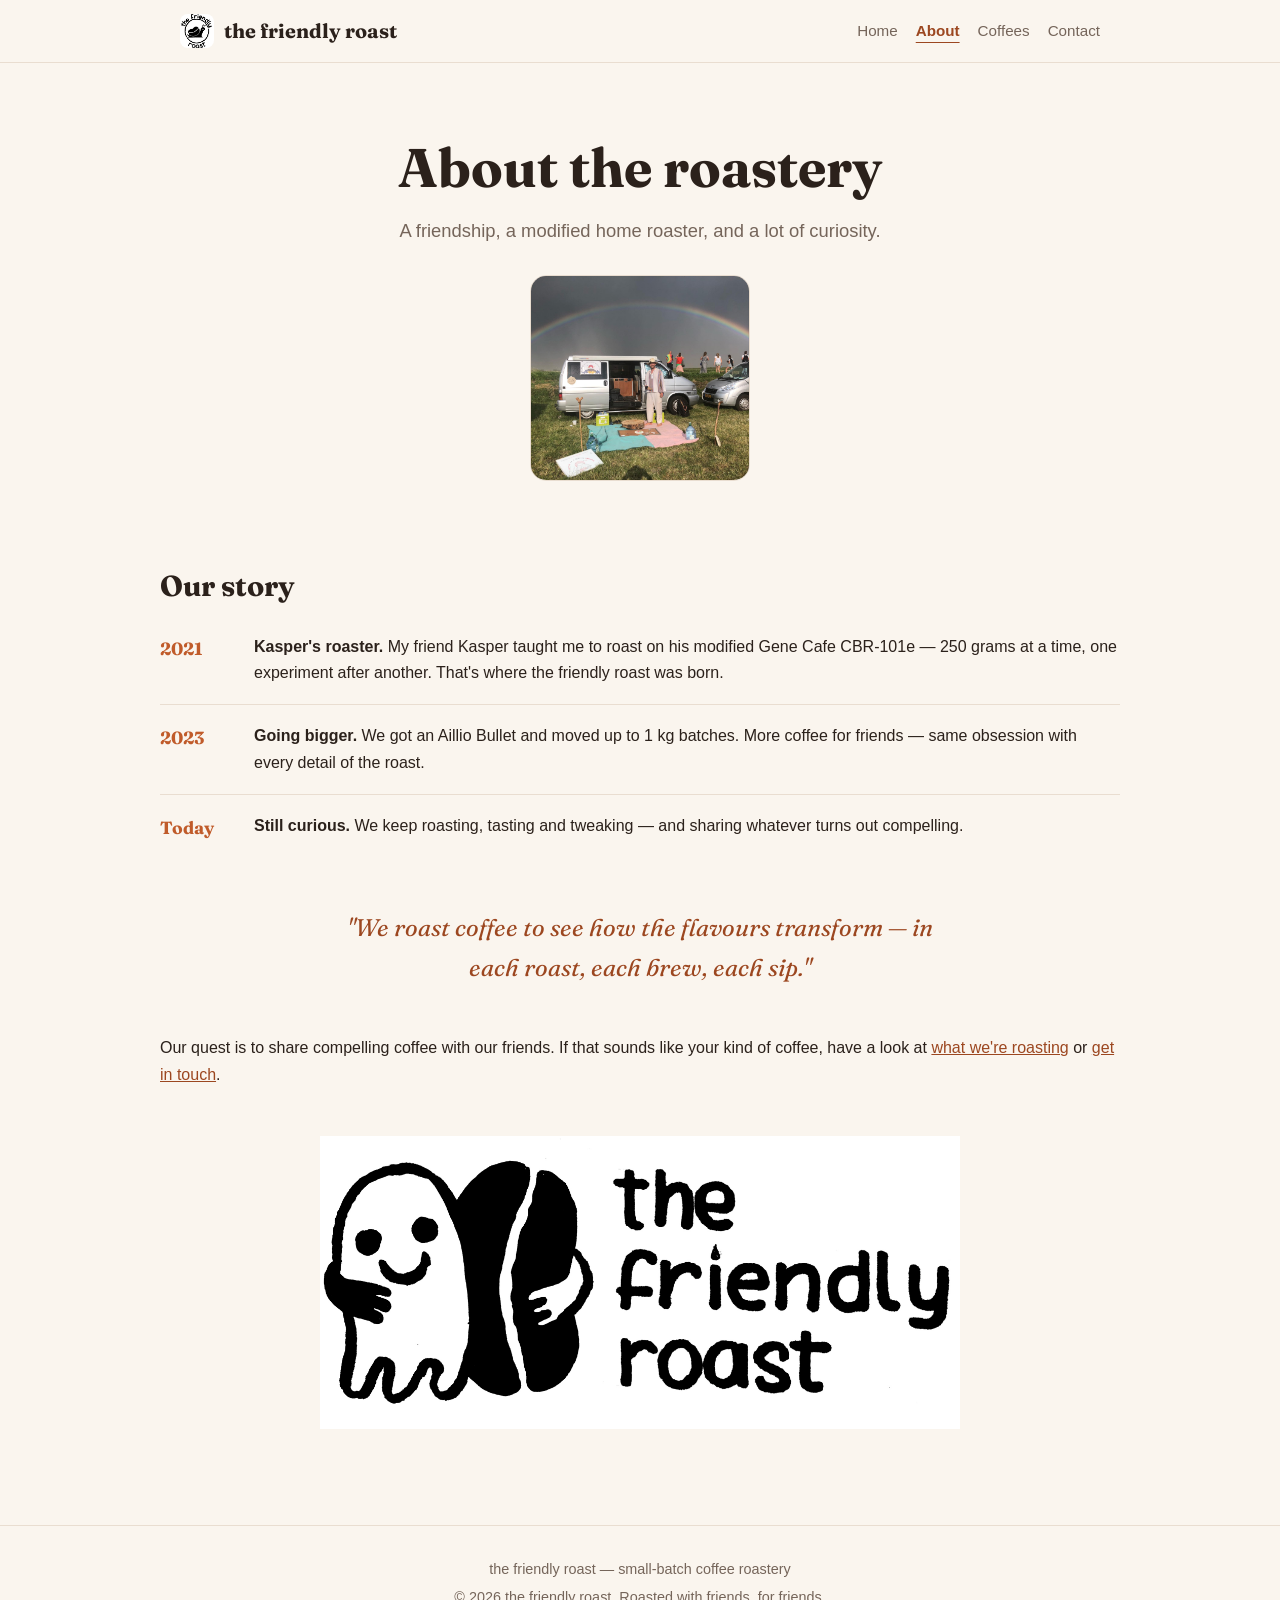
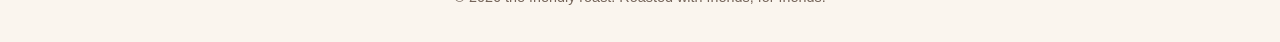
==== about.html @ ed4bd99b "Create about.html" ====
<!DOCTYPE html>
<html lang="en">
<head>
  <meta charset="UTF-8">
  <meta name="viewport" content="width=device-width, initial-scale=1.0">
  <title>About — the friendly roast</title>
  <meta name="description" content="The story of the friendly roast: a friendship, a modified Gene Cafe roaster, and a lot of curiosity about what coffee can become.">
  <link rel="stylesheet" href="style.css">
</head>
<body>

  <header class="site-header">
    <div class="container header-inner">
      <a class="logo" href="index.html"><img class="logo-img" src="images/snail.jpg" alt="the friendly roast logo">the friendly roast</a>
      <nav class="nav">
        <a href="index.html">Home</a>
        <a href="about.html">About</a>
        <a href="coffees.html">Coffees</a>
        <a href="contact.html">Contact</a>
      </nav>
    </div>
  </header>

  <main>
    <section class="hero container">
      <h1>About the roastery</h1>
      <p class="lead">A friendship, a modified home roaster, and a lot of curiosity.</p>
      <img class="portrait" src="images/about.jpg"
           alt="Michael, the roaster behind the friendly roast.">
    </section>

    <section class="section container">
      <h2>Our story</h2>
      <ul class="timeline">
        <li>
          <span class="year">2021</span>
          <div>
            <strong>Kasper's roaster.</strong>
            My friend Kasper taught me to roast on his modified Gene Cafe
            CBR-101e — 250 grams at a time, one experiment after another.
            That's where the friendly roast was born.
          </div>
        </li>
        <li>
          <span class="year">2023</span>
          <div>
            <strong>Going bigger.</strong>
            We got an Aillio Bullet and moved up to 1 kg batches.
            More coffee for friends — same obsession with every detail of the roast.
          </div>
        </li>
        <li>
          <span class="year">Today</span>
          <div>
            <strong>Still curious.</strong>
            We keep roasting, tasting and tweaking — and sharing whatever
            turns out compelling.
          </div>
        </li>
      </ul>

      <blockquote class="quote">
        "We roast coffee to see how the flavours transform —
        in each roast, each brew, each sip."
      </blockquote>

      <p>
        Our quest is to share compelling coffee with our friends.
        If that sounds like your kind of coffee, have a look at
        <a href="coffees.html">what we're roasting</a> or
        <a href="contact.html">get in touch</a>.
      </p>

      <!-- The long ghost logo at the bottom of the story -->
      <img class="logo-long" src="images/ghost-long.jpg"
           alt="the friendly roast — the long ghost logo">
    </section>
  </main>

  <footer class="footer">
    <div class="container">
      <p>the friendly roast — small-batch coffee roastery</p>
      <p>&copy; <span id="year">2026</span> the friendly roast. Roasted with friends, for friends.</p>
    </div>
  </footer>

  <script src="script.js"></script>
</body>
</html>
---- style.css ----
/* ============================================================
   the friendly roast — shared stylesheet
   This file controls how EVERY page looks (colors, fonts, layout).
   ============================================================ */

@import url('https://fonts.googleapis.com/css2?family=Fraunces:opsz,wght@9..144,600;9..144,700&display=swap');

:root {
  --cream: #faf5ee;
  --card: #fffdf9;
  --ink: #2b211b;
  --muted: #75655a;
  --accent: #c05b2a;
  --accent-dark: #9c4720;
  --line: #e9ddd0;
  --radius: 16px;
}

* { box-sizing: border-box; }

body {
  margin: 0;
  background: var(--cream);
  color: var(--ink);
  font-family: -apple-system, BlinkMacSystemFont, "Segoe UI", Roboto, Helvetica, Arial, sans-serif;
  line-height: 1.65;
}

h1, h2, h3, .logo {
  font-family: "Fraunces", Georgia, serif;
  line-height: 1.2;
}

a { color: var(--accent-dark); }
a:hover { text-decoration: underline; }

.container {
  max-width: 960px;
  margin: 0 auto;
  padding: 0 20px;
}

/* ---------- Header & navigation ---------- */
.site-header {
  position: sticky;
  top: 0;
  z-index: 10;
  background: rgba(250, 245, 238, 0.95);
  border-bottom: 1px solid var(--line);
}

.header-inner {
  display: flex;
  align-items: center;
  justify-content: space-between;
  flex-wrap: wrap;
  gap: 8px 24px;
  padding-top: 14px;
  padding-bottom: 14px;
}

.logo {
  display: inline-flex;
  align-items: center;
  gap: 10px;
  font-size: 1.25rem;
  font-weight: 700;
  color: var(--ink);
  text-decoration: none;
}

.logo-img {
  width: 34px;
  height: 34px;
  border-radius: 8px;
  object-fit: cover;
}

.nav { display: flex; gap: 18px; flex-wrap: wrap; }

.nav a {
  color: var(--muted);
  text-decoration: none;
  font-size: 0.95rem;
}

.nav a:hover { color: var(--accent-dark); }

.nav a.active {
  color: var(--accent-dark);
  font-weight: 600;
  text-decoration: underline;
  text-underline-offset: 6px;
}

/* ---------- Hero (big intro at the top of a page) ---------- */
.hero {
  text-align: center;
  padding: 72px 0 48px;
}

.hero h1 {
  font-size: clamp(2.2rem, 5vw, 3.4rem);
  margin: 0 0 16px;
}

.lead {
  font-size: 1.15rem;
  color: var(--muted);
  max-width: 38rem;
  margin: 0 auto 28px;
}

/* ---------- Photos & big logos ---------- */
.portrait {
  display: block;
  width: 220px;
  max-width: 60%;
  height: auto;
  margin: 8px auto 0;
  border-radius: 16px;
  border: 1px solid var(--line);
}

.logo-long {
  display: block;
  width: 100%;
  max-width: 640px;
  height: auto;
  margin: 48px auto 0;
}

.btn-row {
  display: flex;
  justify-content: center;
  gap: 12px;
  flex-wrap: wrap;
}

.btn {
  display: inline-block;
  padding: 12px 24px;
  border-radius: 999px;
  text-decoration: none;
  font-weight: 600;
}

.btn-primary { background: var(--accent); color: #fff; }
.btn-primary:hover { background: var(--accent-dark); }

.btn-ghost { border: 1.5px solid var(--accent); color: var(--accent-dark); }
.btn-ghost:hover { background: var(--accent); color: #fff; }

/* ---------- Page sections ---------- */
.section { padding: 40px 0; }

.section h2 { font-size: 1.8rem; margin: 0 0 12px; }

.cta { text-align: center; padding: 56px 0; }

.more { margin-top: 28px; }

.quote {
  margin: 48px auto;
  max-width: 40rem;
  text-align: center;
  font-family: "Fraunces", Georgia, serif;
  font-size: 1.5rem;
  font-style: italic;
  color: var(--accent-dark);
}

/* ---------- Timeline (About page) ---------- */
.timeline { list-style: none; margin: 0; padding: 0; }

.timeline li {
  display: flex;
  gap: 20px;
  padding: 18px 0;
  border-bottom: 1px solid var(--line);
}

.timeline li:last-child { border-bottom: none; }

.year {
  flex: 0 0 74px;
  font-family: "Fraunces", Georgia, serif;
  font-weight: 700;
  color: var(--accent);
  font-size: 1.1rem;
}

/* ---------- Coffee cards (Coffees page) ---------- */
.cards {
  display: grid;
  grid-template-columns: repeat(auto-fill, minmax(250px, 1fr));
  gap: 20px;
  margin-top: 24px;
}

.card {
  background: var(--card);
  border: 1px solid var(--line);
  border-radius: var(--radius);
  padding: 24px;
}

.card h3 { margin: 0 0 6px; font-size: 1.25rem; }

.origin { color: var(--muted); margin: 0 0 12px; font-size: 0.95rem; }

.tag {
  display: inline-block;
  background: #f3e7d8;
  color: var(--accent-dark);
  border-radius: 999px;
  padding: 3px 12px;
  font-size: 0.75rem;
  font-weight: 600;
  text-transform: uppercase;
  letter-spacing: 0.04em;
  margin-bottom: 12px;
}

.notes { margin: 0; color: var(--muted); font-size: 0.95rem; }

/* ---------- Current coffee feature (Coffees page) ---------- */
.feature {
  display: grid;
  grid-template-columns: 300px 1fr;
  gap: 28px;
  align-items: start;
  background: var(--card);
  border: 1px solid var(--line);
  border-radius: var(--radius);
  padding: 28px;
  margin-top: 24px;
}

.feature h3 { margin: 0 0 6px; font-size: 1.6rem; }

/* ---------- Taste impression paintings ---------- */
.taste-impression {
  width: 100%;
  height: auto;
  display: block;
  border-radius: 12px;
  border: 1px solid var(--line);
}

.card .taste-impression { margin-bottom: 16px; }

/* ---------- Fact grid (origin / altitude / varietal / process) ---------- */
.facts {
  display: grid;
  grid-template-columns: repeat(auto-fit, minmax(150px, 1fr));
  gap: 12px 20px;
  margin: 16px 0;
}

.facts div { font-size: 0.95rem; color: var(--muted); }

.facts strong {
  display: block;
  font-size: 0.72rem;
  text-transform: uppercase;
  letter-spacing: 0.08em;
}

/* ---------- Contact form (Contact page) ---------- */
.contact-form {
  max-width: 32rem;
  margin: 32px 0;
}

.contact-form label {
  display: block;
  font-weight: 600;
  margin: 18px 0 6px;
}

.contact-form input,
.contact-form select,
.contact-form textarea {
  width: 100%;
  padding: 10px 14px;
  border: 1px solid var(--line);
  border-radius: 10px;
  background: var(--card);
  font: inherit;
  color: var(--ink);
}

.contact-form input:focus,
.contact-form select:focus,
.contact-form textarea:focus {
  outline: 2px solid var(--accent);
  border-color: var(--accent);
}

.contact-form .btn {
  margin-top: 24px;
  border: none;
  cursor: pointer;
  font: inherit;
}

/* ---------- Footer ---------- */
.footer {
  border-top: 1px solid var(--line);
  margin-top: 56px;
  padding: 28px 0;
  text-align: center;
  color: var(--muted);
  font-size: 0.9rem;
}

.footer p { margin: 4px 0; }

/* ---------- Small screens ---------- */
@media (max-width: 720px) {
  .feature { grid-template-columns: 1fr; }
}

@media (max-width: 560px) {
  .hero { padding: 48px 0 32px; }
  .timeline li { flex-direction: column; gap: 4px; }
}
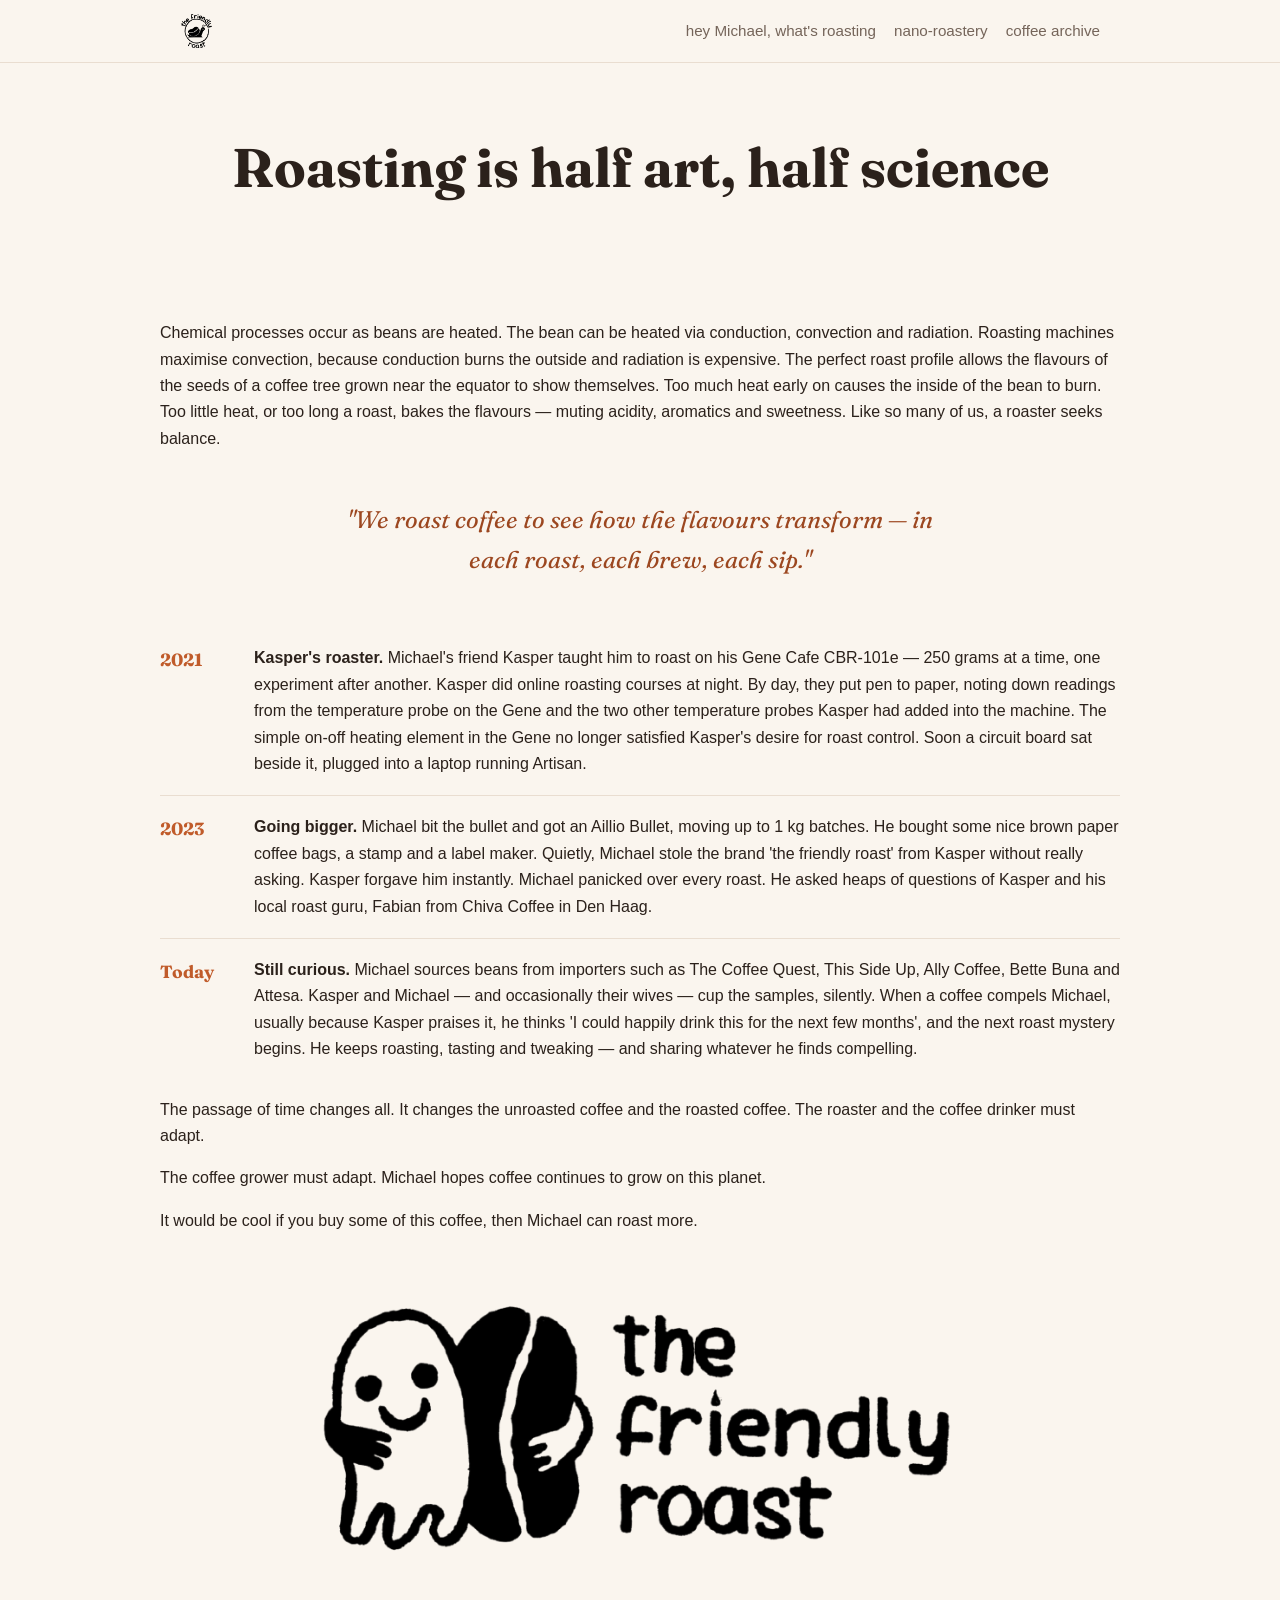
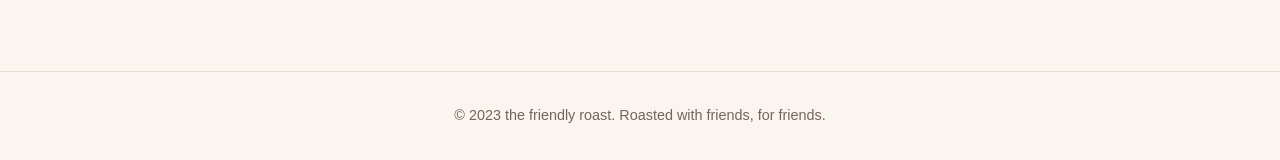
==== commit 9580dec7: "Update about.html" ====
--- a/about.html
+++ b/about.html
@@ -3,75 +3,102 @@
 <head>
   <meta charset="UTF-8">
   <meta name="viewport" content="width=device-width, initial-scale=1.0">
-  <title>About — the friendly roast</title>
-  <meta name="description" content="The story of the friendly roast: a friendship, a modified Gene Cafe roaster, and a lot of curiosity about what coffee can become.">
+  <title>the friendly roast — nano-roastery</title>
+  <meta name="description" content="Roasting is half art, half science — the story of the friendly roast, a nano roastery.">
   <link rel="stylesheet" href="style.css">
 </head>
 <body>
 
   <header class="site-header">
     <div class="container header-inner">
-      <a class="logo" href="index.html"><img class="logo-img" src="images/snail.jpg" alt="the friendly roast logo">the friendly roast</a>
+      <a class="logo" href="index.html"><img class="logo-img" src="images/snail.jpg" alt="the friendly roast logo"></a>
       <nav class="nav">
-        <a href="index.html">Home</a>
-        <a href="about.html">About</a>
-        <a href="coffees.html">Coffees</a>
-        <a href="contact.html">Contact</a>
+        <a href="index.html">hey Michael, what's roasting</a>
+        <a href="about.html">nano-roastery</a>
+        <a href="coffees.html">coffee archive</a>
       </nav>
     </div>
   </header>
 
   <main>
     <section class="hero container">
-      <h1>About the roastery</h1>
-      <p class="lead">A friendship, a modified home roaster, and a lot of curiosity.</p>
-      <img class="portrait" src="images/about.jpg"
-           alt="Michael, the roaster behind the friendly roast.">
+      <h1>Roasting is half art, half science</h1>
     </section>
 
     <section class="section container">
-      <h2>Our story</h2>
+      <p>
+        Chemical processes occur as beans are heated. The bean can be heated
+        via conduction, convection and radiation. Roasting machines maximise
+        convection, because conduction burns the outside and radiation is
+        expensive. The perfect roast profile allows the flavours of the seeds
+        of a coffee tree grown near the equator to show themselves. Too much
+        heat early on causes the inside of the bean to burn. Too little heat,
+        or too long a roast, bakes the flavours — muting acidity, aromatics
+        and sweetness. Like so many of us, a roaster seeks balance.
+      </p>
+
+      <blockquote class="quote">
+        "We roast coffee to see how the flavours transform —
+        in each roast, each brew, each sip."
+      </blockquote>
+
       <ul class="timeline">
         <li>
           <span class="year">2021</span>
           <div>
             <strong>Kasper's roaster.</strong>
-            My friend Kasper taught me to roast on his modified Gene Cafe
+            Michael's friend Kasper taught him to roast on his Gene Cafe
             CBR-101e — 250 grams at a time, one experiment after another.
-            That's where the friendly roast was born.
+            Kasper did online roasting courses at night. By day, they put pen
+            to paper, noting down readings from the temperature probe on the
+            Gene and the two other temperature probes Kasper had added into
+            the machine. The simple on-off heating element in the Gene no
+            longer satisfied Kasper's desire for roast control. Soon a
+            circuit board sat beside it, plugged into a laptop running Artisan.
           </div>
         </li>
         <li>
           <span class="year">2023</span>
           <div>
             <strong>Going bigger.</strong>
-            We got an Aillio Bullet and moved up to 1 kg batches.
-            More coffee for friends — same obsession with every detail of the roast.
+            Michael bit the bullet and got an Aillio Bullet, moving up to
+            1 kg batches. He bought some nice brown paper coffee bags, a stamp
+            and a label maker. Quietly, Michael stole the brand 'the friendly
+            roast' from Kasper without really asking. Kasper forgave him
+            instantly. Michael panicked over every roast. He asked heaps of
+            questions of Kasper and his local roast guru, Fabian from Chiva
+            Coffee in Den Haag.
           </div>
         </li>
         <li>
           <span class="year">Today</span>
           <div>
             <strong>Still curious.</strong>
-            We keep roasting, tasting and tweaking — and sharing whatever
-            turns out compelling.
+            Michael sources beans from importers such as The Coffee Quest,
+            This Side Up, Ally Coffee, Bette Buna and Attesa. Kasper and
+            Michael — and occasionally their wives — cup the samples,
+            silently. When a coffee compels Michael, usually because Kasper
+            praises it, he thinks 'I could happily drink this for the next few
+            months', and the next roast mystery begins. He keeps roasting,
+            tasting and tweaking — and sharing whatever he finds compelling.
           </div>
         </li>
       </ul>
 
-      <blockquote class="quote">
-        "We roast coffee to see how the flavours transform —
-        in each roast, each brew, each sip."
-      </blockquote>
-
       <p>
-        Our quest is to share compelling coffee with our friends.
-        If that sounds like your kind of coffee, have a look at
-        <a href="coffees.html">what we're roasting</a> or
-        <a href="contact.html">get in touch</a>.
+        The passage of time changes all. It changes the unroasted coffee and
+        the roasted coffee. The roaster and the coffee drinker must adapt.
+      </p>
+      <p>
+        The coffee grower must adapt. Michael hopes coffee continues to grow
+        on this planet.
+      </p>
+      <p>
+        It would be cool if you buy some of this coffee, then Michael can
+        roast more.
       </p>
 
-      <!-- The long ghost logo at the bottom of the story -->
+      <!-- The long ghost logo at the bottom of the page -->
       <img class="logo-long" src="images/ghost-long.jpg"
            alt="the friendly roast — the long ghost logo">
     </section>
@@ -79,8 +106,7 @@
 
   <footer class="footer">
     <div class="container">
-      <p>the friendly roast — small-batch coffee roastery</p>
-      <p>&copy; <span id="year">2026</span> the friendly roast. Roasted with friends, for friends.</p>
+      <p>&copy; 2023 the friendly roast. Roasted with friends, for friends.</p>
     </div>
   </footer>
 
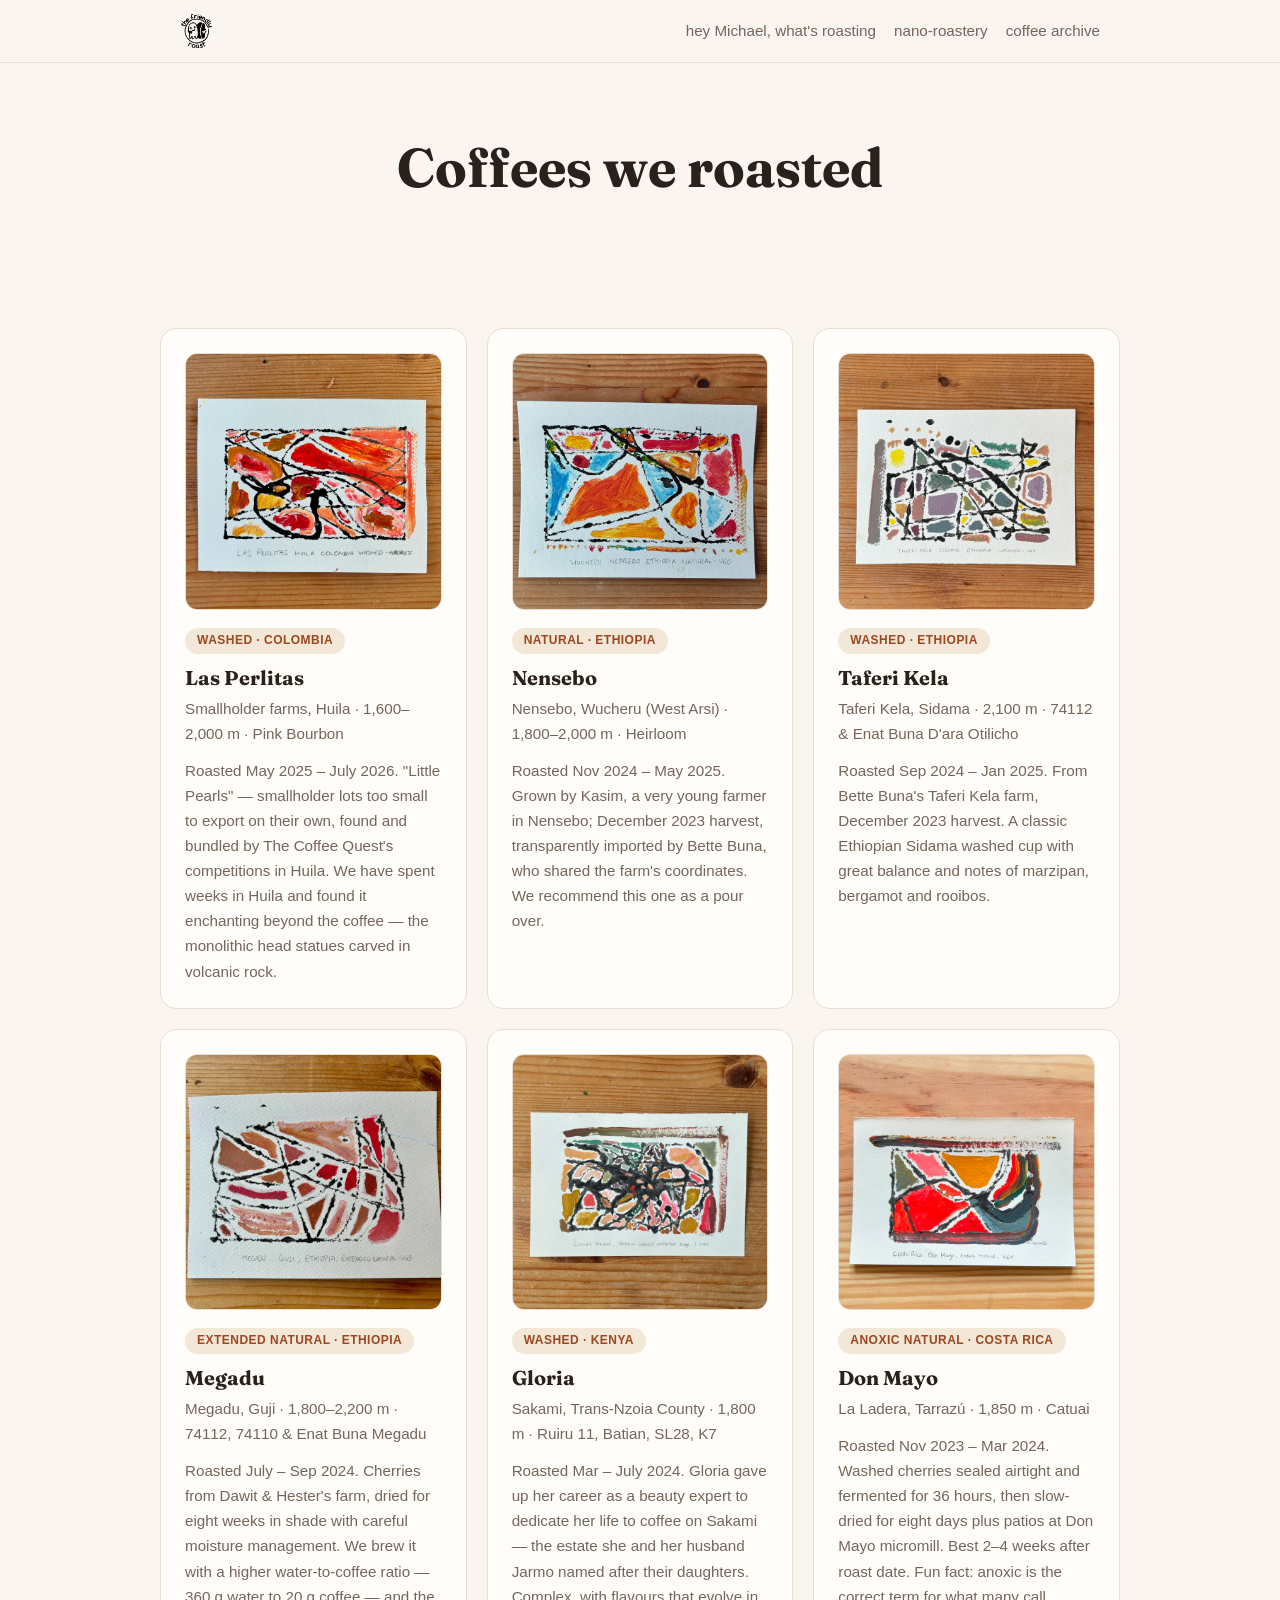
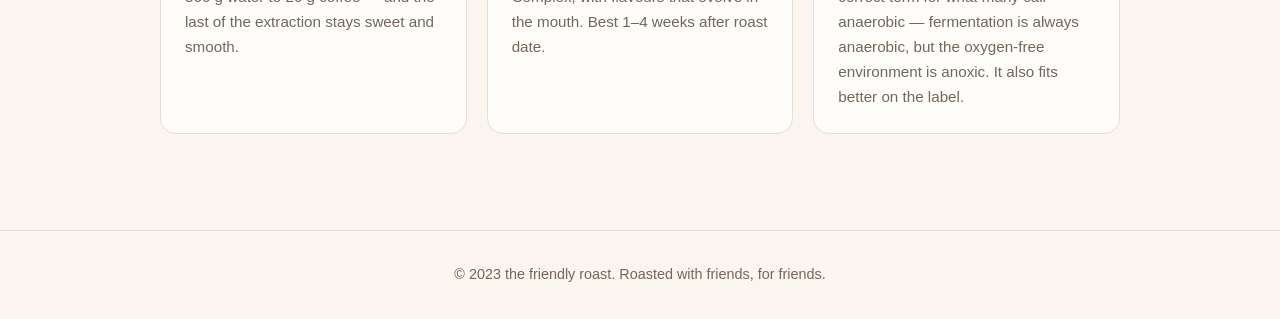
==== commit 907780b5: "Update about.html" ====
--- a/about.html
+++ b/about.html
@@ -3,15 +3,15 @@
 <head>
   <meta charset="UTF-8">
   <meta name="viewport" content="width=device-width, initial-scale=1.0">
-  <title>the friendly roast — nano-roastery</title>
-  <meta name="description" content="Roasting is half art, half science — the story of the friendly roast, a nano roastery.">
+  <title>the friendly roast — coffee archive</title>
+  <meta name="description" content="The coffees the friendly roast has roasted — an archive of past roasts.">
   <link rel="stylesheet" href="style.css">
 </head>
 <body>
 
   <header class="site-header">
     <div class="container header-inner">
-      <a class="logo" href="index.html"><img class="logo-img" src="images/snail.jpg" alt="the friendly roast logo"></a>
+      <a class="logo" href="index.html"><img class="logo-img" src="images/ghost.jpg" alt="the friendly roast — ghost logo"></a>
       <nav class="nav">
         <a href="index.html">hey Michael, what's roasting</a>
         <a href="about.html">nano-roastery</a>
@@ -22,85 +22,103 @@
 
   <main>
     <section class="hero container">
-      <h1>Roasting is half art, half science</h1>
+      <h1>Coffees we roasted</h1>
     </section>
 
+    <!-- ================= THE ARCHIVE =================
+         One card per coffee. To add a new one, copy a whole
+         <article class="card"> ... </article> block and edit it.
+         Painting images go in the images folder.
+         ================================================ -->
     <section class="section container">
-      <p>
-        Chemical processes occur as beans are heated. The bean can be heated
-        via conduction, convection and radiation. Roasting machines maximise
-        convection, because conduction burns the outside and radiation is
-        expensive. The perfect roast profile allows the flavours of the seeds
-        of a coffee tree grown near the equator to show themselves. Too much
-        heat early on causes the inside of the bean to burn. Too little heat,
-        or too long a roast, bakes the flavours — muting acidity, aromatics
-        and sweetness. Like so many of us, a roaster seeks balance.
-      </p>
+      <div class="cards">
 
-      <blockquote class="quote">
-        "We roast coffee to see how the flavours transform —
-        in each roast, each brew, each sip."
-      </blockquote>
+        <article class="card">
+          <img class="taste-impression" src="images/las-perlitas.jpg"
+               alt="Taste impression — a little painting of the flavours perceived in Las Perlitas.">
+          <span class="tag">Washed · Colombia</span>
+          <h3>Las Perlitas</h3>
+          <p class="origin">Smallholder farms, Huila · 1,600–2,000 m · Pink Bourbon</p>
+          <p class="notes">
+            Roasted May 2025 – July 2026. "Little Pearls" — smallholder lots too
+            small to export on their own, found and bundled by The Coffee Quest's
+            competitions in Huila. We have spent weeks in Huila and found it
+            enchanting beyond the coffee — the monolithic head statues carved in
+            volcanic rock.
+          </p>
+        </article>
 
-      <ul class="timeline">
-        <li>
-          <span class="year">2021</span>
-          <div>
-            <strong>Kasper's roaster.</strong>
-            Michael's friend Kasper taught him to roast on his Gene Cafe
-            CBR-101e — 250 grams at a time, one experiment after another.
-            Kasper did online roasting courses at night. By day, they put pen
-            to paper, noting down readings from the temperature probe on the
-            Gene and the two other temperature probes Kasper had added into
-            the machine. The simple on-off heating element in the Gene no
-            longer satisfied Kasper's desire for roast control. Soon a
-            circuit board sat beside it, plugged into a laptop running Artisan.
-          </div>
-        </li>
-        <li>
-          <span class="year">2023</span>
-          <div>
-            <strong>Going bigger.</strong>
-            Michael bit the bullet and got an Aillio Bullet, moving up to
-            1 kg batches. He bought some nice brown paper coffee bags, a stamp
-            and a label maker. Quietly, Michael stole the brand 'the friendly
-            roast' from Kasper without really asking. Kasper forgave him
-            instantly. Michael panicked over every roast. He asked heaps of
-            questions of Kasper and his local roast guru, Fabian from Chiva
-            Coffee in Den Haag.
-          </div>
-        </li>
-        <li>
-          <span class="year">Today</span>
-          <div>
-            <strong>Still curious.</strong>
-            Michael sources beans from importers such as The Coffee Quest,
-            This Side Up, Ally Coffee, Bette Buna and Attesa. Kasper and
-            Michael — and occasionally their wives — cup the samples,
-            silently. When a coffee compels Michael, usually because Kasper
-            praises it, he thinks 'I could happily drink this for the next few
-            months', and the next roast mystery begins. He keeps roasting,
-            tasting and tweaking — and sharing whatever he finds compelling.
-          </div>
-        </li>
-      </ul>
+        <article class="card">
+          <img class="taste-impression" src="images/nensebo.jpg"
+               alt="Taste impression — a little painting of the flavours perceived in Nensebo.">
+          <span class="tag">Natural · Ethiopia</span>
+          <h3>Nensebo</h3>
+          <p class="origin">Nensebo, Wucheru (West Arsi) · 1,800–2,000 m · Heirloom</p>
+          <p class="notes">
+            Roasted Nov 2024 – May 2025. Grown by Kasim, a very young farmer in
+            Nensebo; December 2023 harvest, transparently imported by Bette Buna,
+            who shared the farm's coordinates. We recommend this one as a pour over.
+          </p>
+        </article>
 
-      <p>
-        The passage of time changes all. It changes the unroasted coffee and
-        the roasted coffee. The roaster and the coffee drinker must adapt.
-      </p>
-      <p>
-        The coffee grower must adapt. Michael hopes coffee continues to grow
-        on this planet.
-      </p>
-      <p>
-        It would be cool if you buy some of this coffee, then Michael can
-        roast more.
-      </p>
+        <article class="card">
+          <img class="taste-impression" src="images/taferi-kela.jpg"
+               alt="Taste impression — a little painting of the flavours perceived in Taferi Kela.">
+          <span class="tag">Washed · Ethiopia</span>
+          <h3>Taferi Kela</h3>
+          <p class="origin">Taferi Kela, Sidama · 2,100 m · 74112 &amp; Enat Buna D'ara Otilicho</p>
+          <p class="notes">
+            Roasted Sep 2024 – Jan 2025. From Bette Buna's Taferi Kela farm,
+            December 2023 harvest. A classic Ethiopian Sidama washed cup with great
+            balance and notes of marzipan, bergamot and rooibos.
+          </p>
+        </article>
 
-      <!-- The long ghost logo at the bottom of the page -->
-      <img class="logo-long" src="images/ghost-long.jpg"
-           alt="the friendly roast — the long ghost logo">
+        <article class="card">
+          <img class="taste-impression" src="images/megadu.jpg"
+               alt="Taste impression — a little painting of the flavours perceived in Megadu.">
+          <span class="tag">Extended natural · Ethiopia</span>
+          <h3>Megadu</h3>
+          <p class="origin">Megadu, Guji · 1,800–2,200 m · 74112, 74110 &amp; Enat Buna Megadu</p>
+          <p class="notes">
+            Roasted July – Sep 2024. Cherries from Dawit &amp; Hester's farm, dried
+            for eight weeks in shade with careful moisture management. We brew it
+            with a higher water-to-coffee ratio — 360 g water to 20 g coffee — and
+            the last of the extraction stays sweet and smooth.
+          </p>
+        </article>
+
+        <article class="card">
+          <img class="taste-impression" src="images/gloria.jpg"
+               alt="Taste impression — a little painting of the flavours perceived in Gloria.">
+          <span class="tag">Washed · Kenya</span>
+          <h3>Gloria</h3>
+          <p class="origin">Sakami, Trans-Nzoia County · 1,800 m · Ruiru 11, Batian, SL28, K7</p>
+          <p class="notes">
+            Roasted Mar – July 2024. Gloria gave up her career as a beauty expert
+            to dedicate her life to coffee on Sakami — the estate she and her
+            husband Jarmo named after their daughters. Complex, with flavours that
+            evolve in the mouth. Best 1–4 weeks after roast date.
+          </p>
+        </article>
+
+        <article class="card">
+          <img class="taste-impression" src="images/don-mayo.jpg"
+               alt="Taste impression — a little painting of the flavours perceived in Don Mayo.">
+          <span class="tag">Anoxic natural · Costa Rica</span>
+          <h3>Don Mayo</h3>
+          <p class="origin">La Ladera, Tarrazú · 1,850 m · Catuai</p>
+          <p class="notes">
+            Roasted Nov 2023 – Mar 2024. Washed cherries sealed airtight and
+            fermented for 36 hours, then slow-dried for eight days plus patios at
+            Don Mayo micromill. Best 2–4 weeks after roast date. Fun fact: anoxic
+            is the correct term for what many call anaerobic — fermentation is
+            always anaerobic, but the oxygen-free environment is anoxic. It also
+            fits better on the label.
+          </p>
+        </article>
+
+      </div>
     </section>
   </main>
 
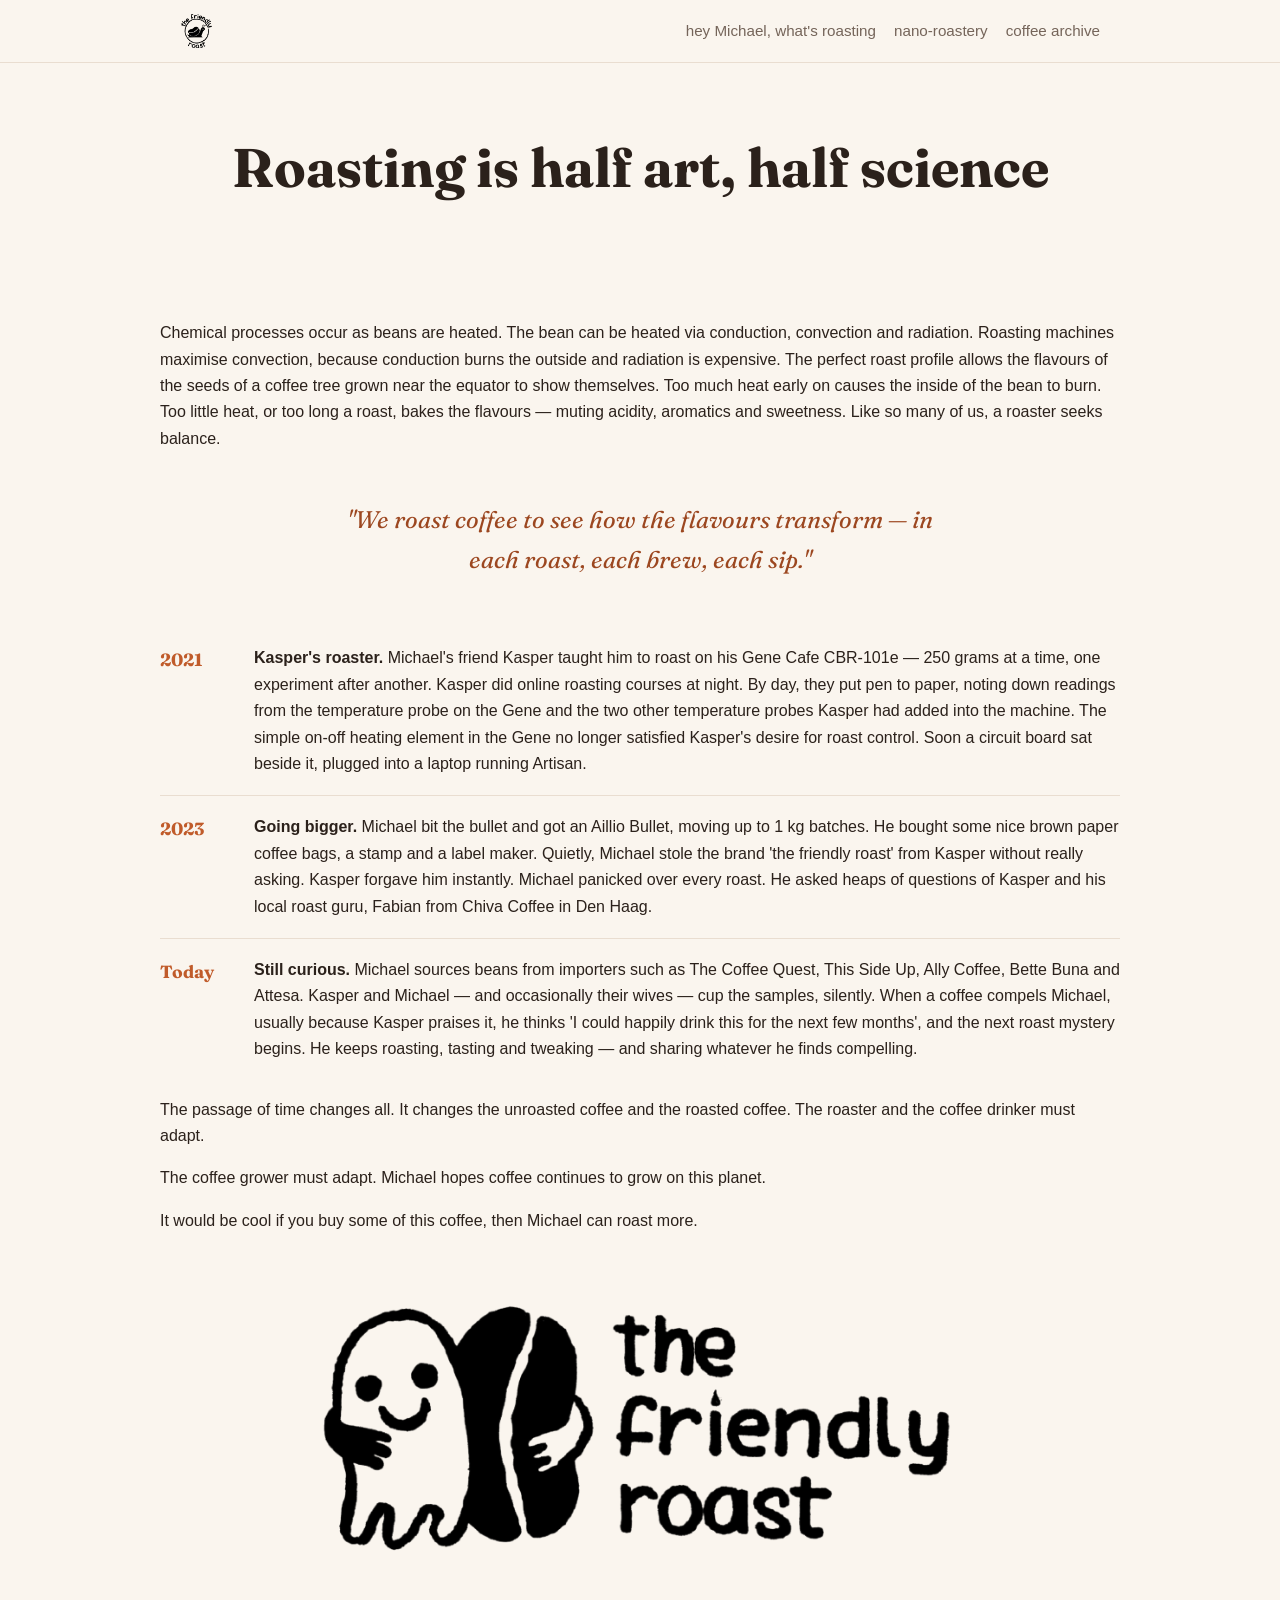
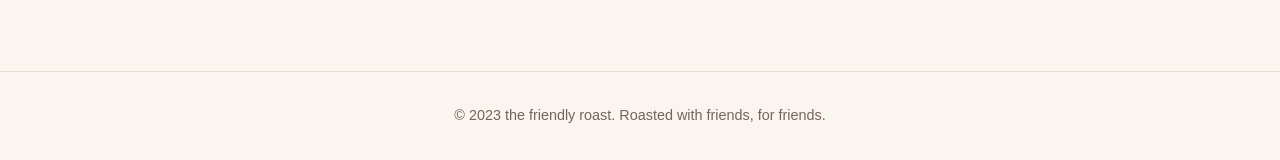
==== commit 44d2f259: "Update about.html" ====
--- a/about.html
+++ b/about.html
@@ -3,15 +3,15 @@
 <head>
   <meta charset="UTF-8">
   <meta name="viewport" content="width=device-width, initial-scale=1.0">
-  <title>the friendly roast — coffee archive</title>
-  <meta name="description" content="The coffees the friendly roast has roasted — an archive of past roasts.">
+  <title>the friendly roast — nano-roastery</title>
+  <meta name="description" content="Roasting is half art, half science — the story of the friendly roast, a nano roastery.">
   <link rel="stylesheet" href="style.css">
 </head>
 <body>
 
   <header class="site-header">
     <div class="container header-inner">
-      <a class="logo" href="index.html"><img class="logo-img" src="images/ghost.jpg" alt="the friendly roast — ghost logo"></a>
+      <a class="logo" href="index.html"><img class="logo-img" src="images/snail.jpg" alt="the friendly roast logo"></a>
       <nav class="nav">
         <a href="index.html">hey Michael, what's roasting</a>
         <a href="about.html">nano-roastery</a>
@@ -22,103 +22,85 @@
 
   <main>
     <section class="hero container">
-      <h1>Coffees we roasted</h1>
+      <h1>Roasting is half art, half science</h1>
     </section>
 
-    <!-- ================= THE ARCHIVE =================
-         One card per coffee. To add a new one, copy a whole
-         <article class="card"> ... </article> block and edit it.
-         Painting images go in the images folder.
-         ================================================ -->
     <section class="section container">
-      <div class="cards">
+      <p>
+        Chemical processes occur as beans are heated. The bean can be heated
+        via conduction, convection and radiation. Roasting machines maximise
+        convection, because conduction burns the outside and radiation is
+        expensive. The perfect roast profile allows the flavours of the seeds
+        of a coffee tree grown near the equator to show themselves. Too much
+        heat early on causes the inside of the bean to burn. Too little heat,
+        or too long a roast, bakes the flavours — muting acidity, aromatics
+        and sweetness. Like so many of us, a roaster seeks balance.
+      </p>
 
-        <article class="card">
-          <img class="taste-impression" src="images/las-perlitas.jpg"
-               alt="Taste impression — a little painting of the flavours perceived in Las Perlitas.">
-          <span class="tag">Washed · Colombia</span>
-          <h3>Las Perlitas</h3>
-          <p class="origin">Smallholder farms, Huila · 1,600–2,000 m · Pink Bourbon</p>
-          <p class="notes">
-            Roasted May 2025 – July 2026. "Little Pearls" — smallholder lots too
-            small to export on their own, found and bundled by The Coffee Quest's
-            competitions in Huila. We have spent weeks in Huila and found it
-            enchanting beyond the coffee — the monolithic head statues carved in
-            volcanic rock.
-          </p>
-        </article>
+      <blockquote class="quote">
+        "We roast coffee to see how the flavours transform —
+        in each roast, each brew, each sip."
+      </blockquote>
 
-        <article class="card">
-          <img class="taste-impression" src="images/nensebo.jpg"
-               alt="Taste impression — a little painting of the flavours perceived in Nensebo.">
-          <span class="tag">Natural · Ethiopia</span>
-          <h3>Nensebo</h3>
-          <p class="origin">Nensebo, Wucheru (West Arsi) · 1,800–2,000 m · Heirloom</p>
-          <p class="notes">
-            Roasted Nov 2024 – May 2025. Grown by Kasim, a very young farmer in
-            Nensebo; December 2023 harvest, transparently imported by Bette Buna,
-            who shared the farm's coordinates. We recommend this one as a pour over.
-          </p>
-        </article>
+      <ul class="timeline">
+        <li>
+          <span class="year">2021</span>
+          <div>
+            <strong>Kasper's roaster.</strong>
+            Michael's friend Kasper taught him to roast on his Gene Cafe
+            CBR-101e — 250 grams at a time, one experiment after another.
+            Kasper did online roasting courses at night. By day, they put pen
+            to paper, noting down readings from the temperature probe on the
+            Gene and the two other temperature probes Kasper had added into
+            the machine. The simple on-off heating element in the Gene no
+            longer satisfied Kasper's desire for roast control. Soon a
+            circuit board sat beside it, plugged into a laptop running Artisan.
+          </div>
+        </li>
+        <li>
+          <span class="year">2023</span>
+          <div>
+            <strong>Going bigger.</strong>
+            Michael bit the bullet and got an Aillio Bullet, moving up to
+            1 kg batches. He bought some nice brown paper coffee bags, a stamp
+            and a label maker. Quietly, Michael stole the brand 'the friendly
+            roast' from Kasper without really asking. Kasper forgave him
+            instantly. Michael panicked over every roast. He asked heaps of
+            questions of Kasper and his local roast guru, Fabian from Chiva
+            Coffee in Den Haag.
+          </div>
+        </li>
+        <li>
+          <span class="year">Today</span>
+          <div>
+            <strong>Still curious.</strong>
+            Michael sources beans from importers such as The Coffee Quest,
+            This Side Up, Ally Coffee, Bette Buna and Attesa. Kasper and
+            Michael — and occasionally their wives — cup the samples,
+            silently. When a coffee compels Michael, usually because Kasper
+            praises it, he thinks 'I could happily drink this for the next few
+            months', and the next roast mystery begins. He keeps roasting,
+            tasting and tweaking — and sharing whatever he finds compelling.
+          </div>
+        </li>
+      </ul>
 
-        <article class="card">
-          <img class="taste-impression" src="images/taferi-kela.jpg"
-               alt="Taste impression — a little painting of the flavours perceived in Taferi Kela.">
-          <span class="tag">Washed · Ethiopia</span>
-          <h3>Taferi Kela</h3>
-          <p class="origin">Taferi Kela, Sidama · 2,100 m · 74112 &amp; Enat Buna D'ara Otilicho</p>
-          <p class="notes">
-            Roasted Sep 2024 – Jan 2025. From Bette Buna's Taferi Kela farm,
-            December 2023 harvest. A classic Ethiopian Sidama washed cup with great
-            balance and notes of marzipan, bergamot and rooibos.
-          </p>
-        </article>
+      <p>
+        The passage of time changes all. It changes the unroasted coffee and
+        the roasted coffee. The roaster and the coffee drinker must adapt.
+      </p>
+      <p>
+        The coffee grower must adapt. Michael hopes coffee continues to grow
+        on this planet.
+      </p>
+      <p>
+        It would be cool if you buy some of this coffee, then Michael can
+        roast more.
+      </p>
 
-        <article class="card">
-          <img class="taste-impression" src="images/megadu.jpg"
-               alt="Taste impression — a little painting of the flavours perceived in Megadu.">
-          <span class="tag">Extended natural · Ethiopia</span>
-          <h3>Megadu</h3>
-          <p class="origin">Megadu, Guji · 1,800–2,200 m · 74112, 74110 &amp; Enat Buna Megadu</p>
-          <p class="notes">
-            Roasted July – Sep 2024. Cherries from Dawit &amp; Hester's farm, dried
-            for eight weeks in shade with careful moisture management. We brew it
-            with a higher water-to-coffee ratio — 360 g water to 20 g coffee — and
-            the last of the extraction stays sweet and smooth.
-          </p>
-        </article>
-
-        <article class="card">
-          <img class="taste-impression" src="images/gloria.jpg"
-               alt="Taste impression — a little painting of the flavours perceived in Gloria.">
-          <span class="tag">Washed · Kenya</span>
-          <h3>Gloria</h3>
-          <p class="origin">Sakami, Trans-Nzoia County · 1,800 m · Ruiru 11, Batian, SL28, K7</p>
-          <p class="notes">
-            Roasted Mar – July 2024. Gloria gave up her career as a beauty expert
-            to dedicate her life to coffee on Sakami — the estate she and her
-            husband Jarmo named after their daughters. Complex, with flavours that
-            evolve in the mouth. Best 1–4 weeks after roast date.
-          </p>
-        </article>
-
-        <article class="card">
-          <img class="taste-impression" src="images/don-mayo.jpg"
-               alt="Taste impression — a little painting of the flavours perceived in Don Mayo.">
-          <span class="tag">Anoxic natural · Costa Rica</span>
-          <h3>Don Mayo</h3>
-          <p class="origin">La Ladera, Tarrazú · 1,850 m · Catuai</p>
-          <p class="notes">
-            Roasted Nov 2023 – Mar 2024. Washed cherries sealed airtight and
-            fermented for 36 hours, then slow-dried for eight days plus patios at
-            Don Mayo micromill. Best 2–4 weeks after roast date. Fun fact: anoxic
-            is the correct term for what many call anaerobic — fermentation is
-            always anaerobic, but the oxygen-free environment is anoxic. It also
-            fits better on the label.
-          </p>
-        </article>
-
-      </div>
+      <!-- The long ghost logo at the bottom of the page -->
+      <img class="logo-long" src="images/ghost-long.jpg"
+           alt="the friendly roast — the long ghost logo">
     </section>
   </main>
 
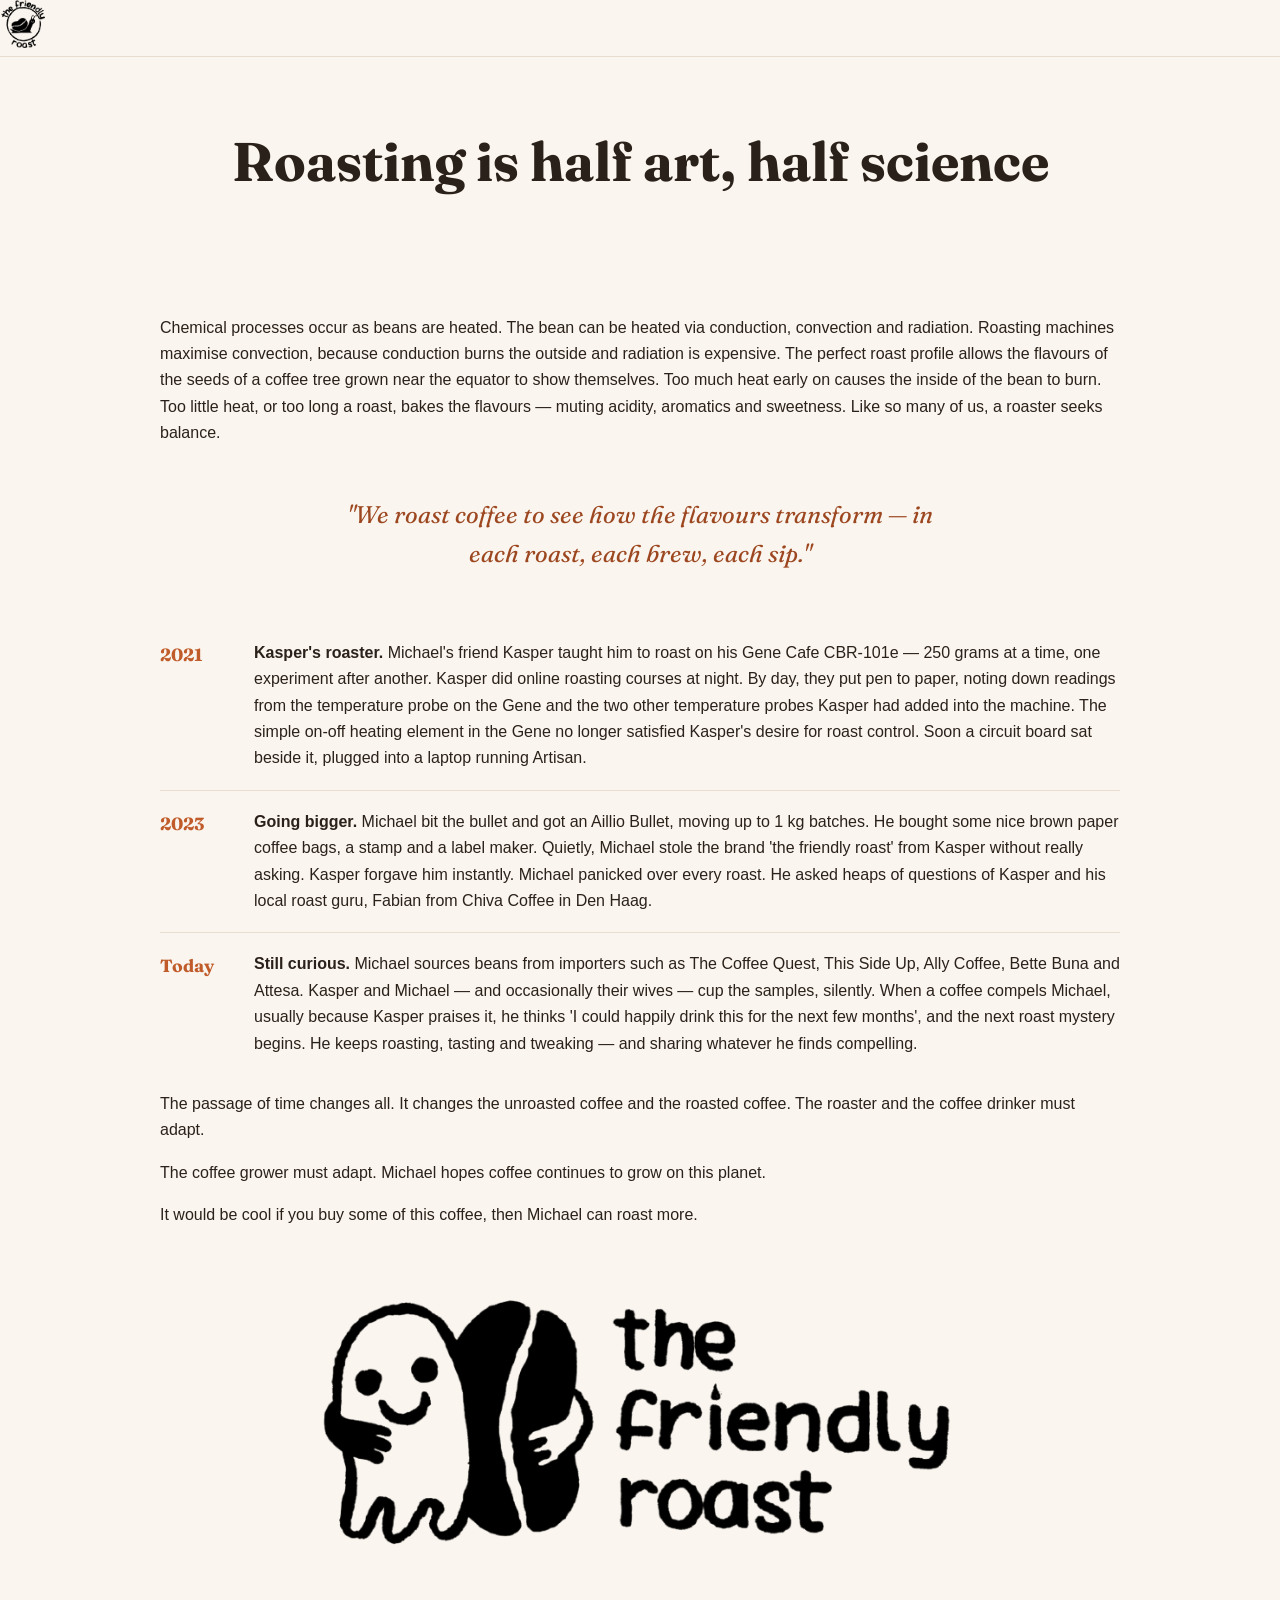
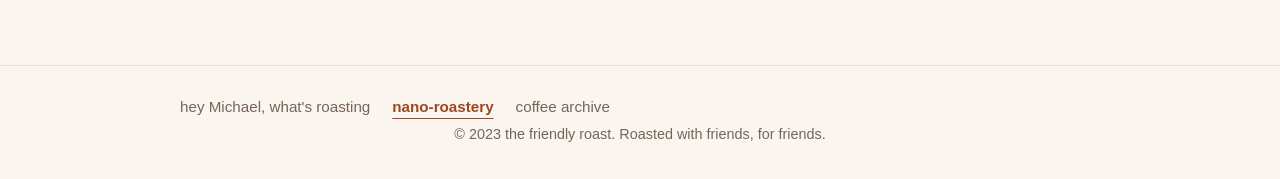
==== commit 66c7d3eb: "Update about.html" ====
--- a/about.html
+++ b/about.html
@@ -10,14 +10,7 @@
 <body>
 
   <header class="site-header">
-    <div class="container header-inner">
-      <a class="logo" href="index.html"><img class="logo-img" src="images/snail.jpg" alt="the friendly roast logo"></a>
-      <nav class="nav">
-        <a href="index.html">hey Michael, what's roasting</a>
-        <a href="about.html">nano-roastery</a>
-        <a href="coffees.html">coffee archive</a>
-      </nav>
-    </div>
+    <a class="logo" href="index.html"><img class="logo-img" src="images/snail.jpg" alt="the friendly roast logo"></a>
   </header>
 
   <main>
@@ -106,6 +99,11 @@
 
   <footer class="footer">
     <div class="container">
+      <nav class="nav">
+        <a href="index.html">hey Michael, what's roasting</a>
+        <a href="about.html">nano-roastery</a>
+        <a href="coffees.html">coffee archive</a>
+      </nav>
       <p>&copy; 2023 the friendly roast. Roasted with friends, for friends.</p>
     </div>
   </footer>
--- a/style.css
+++ b/style.css
@@ -45,7 +45,9 @@
   position: sticky;
   top: 0;
   z-index: 10;
-  background: rgba(250, 245, 238, 0.95);
+  background: rgba(250, 245, 238, 0.92);
+  backdrop-filter: blur(10px);
+  -webkit-backdrop-filter: blur(10px);
   border-bottom: 1px solid var(--line);
 }
 
@@ -62,21 +64,20 @@
 .logo {
   display: inline-flex;
   align-items: center;
-  gap: 10px;
-  font-size: 1.25rem;
-  font-weight: 700;
-  color: var(--ink);
   text-decoration: none;
 }
 
 .logo-img {
-  width: 34px;
-  height: 34px;
-  border-radius: 8px;
+  width: 48px;
+  height: 48px;
+  border-radius: 12px;
   object-fit: cover;
-}
-
-.nav { display: flex; gap: 18px; flex-wrap: wrap; }
+  transition: transform 0.25s ease;
+}
+
+.logo:hover .logo-img { transform: rotate(-8deg) scale(1.05); }
+
+.nav { display: flex; gap: 22px; flex-wrap: wrap; }
 
 .nav a {
   color: var(--muted);
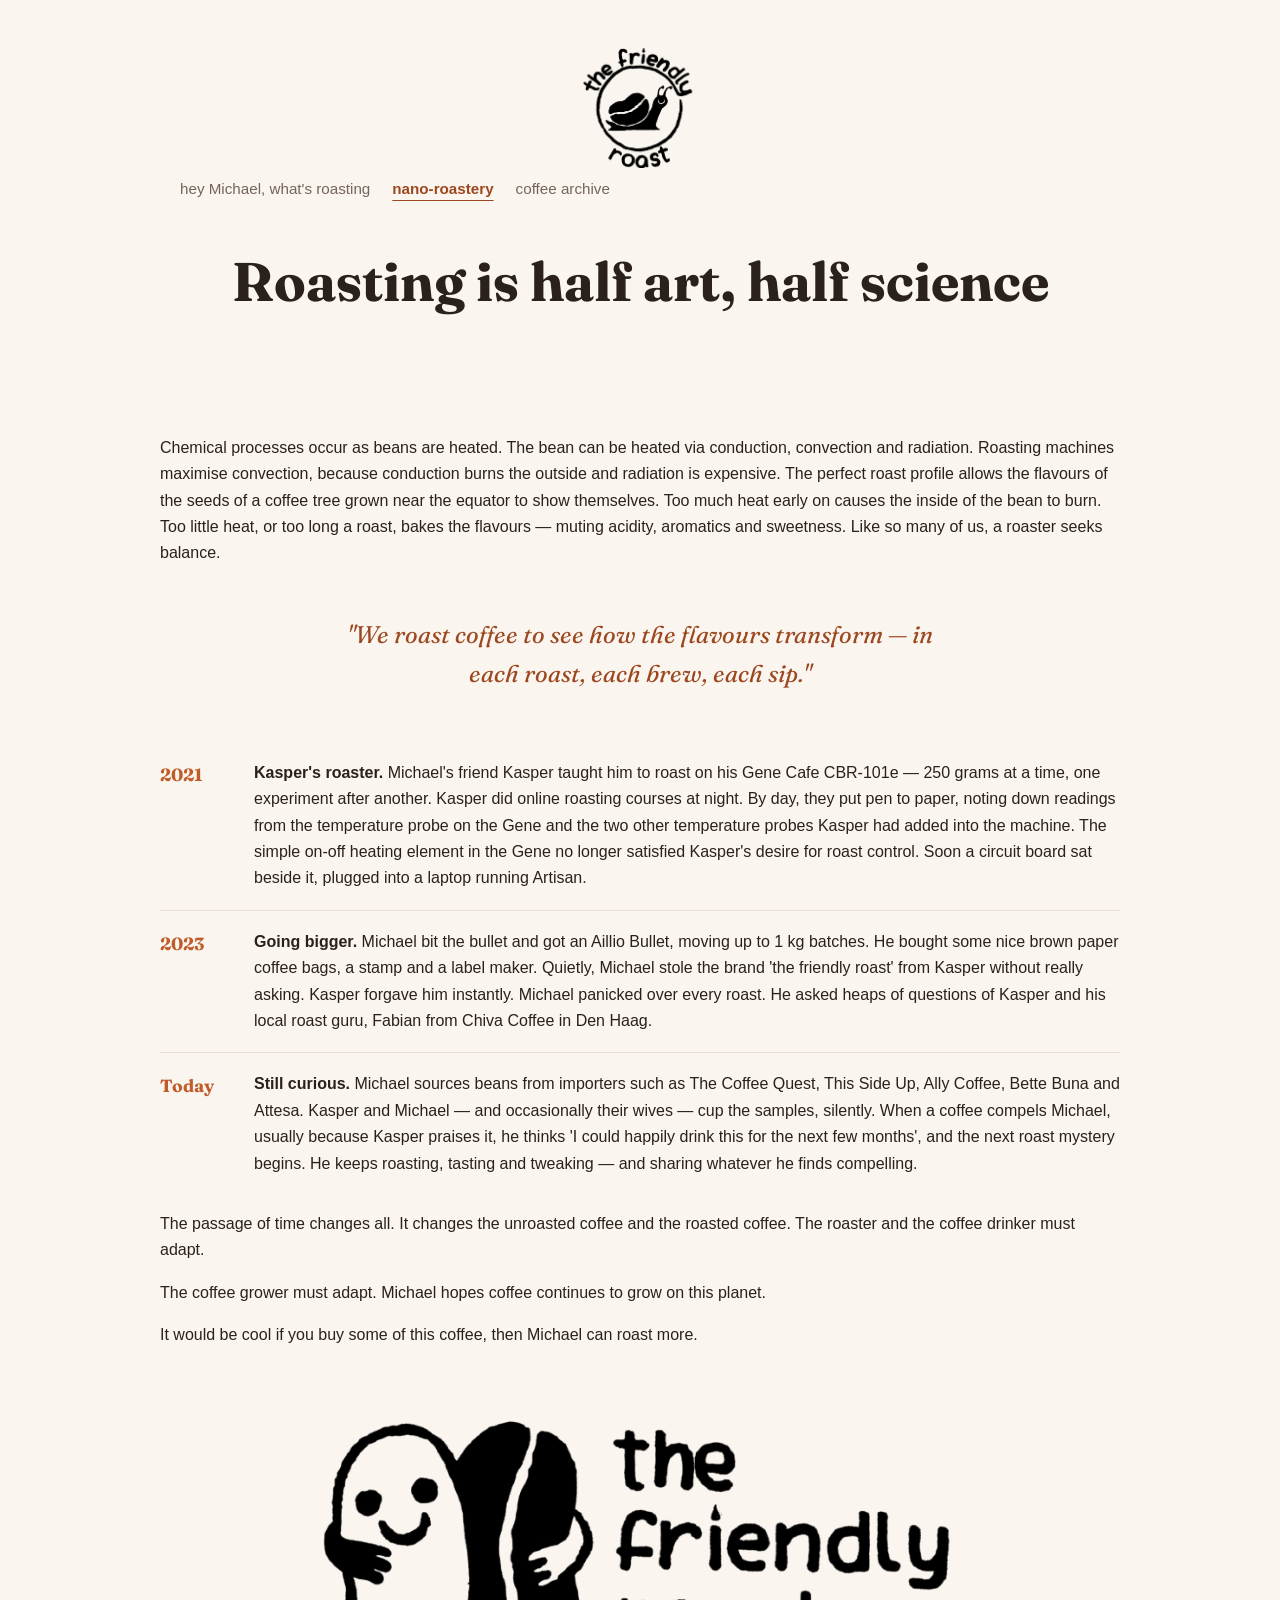
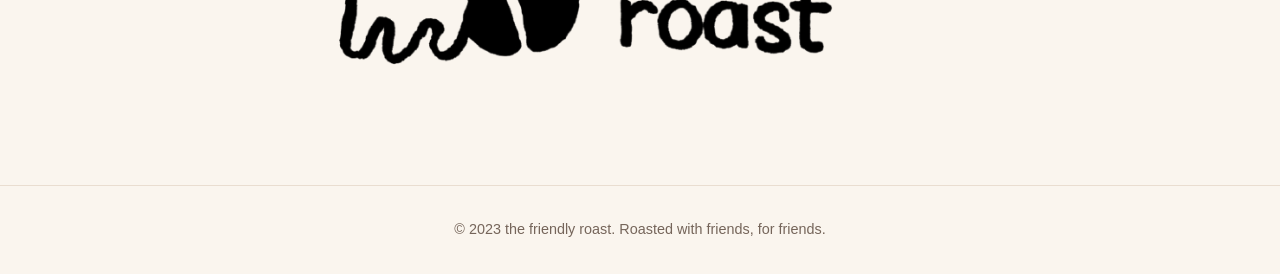
==== commit 82b323bd: "Update about.html" ====
--- a/about.html
+++ b/about.html
@@ -10,7 +10,14 @@
 <body>
 
   <header class="site-header">
-    <a class="logo" href="index.html"><img class="logo-img" src="images/snail.jpg" alt="the friendly roast logo"></a>
+    <div class="container header-inner">
+      <a class="logo" href="index.html"><img class="logo-img" src="images/snail.jpg" alt="the friendly roast logo"></a>
+      <nav class="nav">
+        <a href="index.html">hey Michael, what's roasting</a>
+        <a href="about.html">nano-roastery</a>
+        <a href="coffees.html">coffee archive</a>
+      </nav>
+    </div>
   </header>
 
   <main>
@@ -99,11 +106,6 @@
 
   <footer class="footer">
     <div class="container">
-      <nav class="nav">
-        <a href="index.html">hey Michael, what's roasting</a>
-        <a href="about.html">nano-roastery</a>
-        <a href="coffees.html">coffee archive</a>
-      </nav>
       <p>&copy; 2023 the friendly roast. Roasted with friends, for friends.</p>
     </div>
   </footer>
--- a/style.css
+++ b/style.css
@@ -40,25 +40,10 @@
   padding: 0 20px;
 }
 
-/* ---------- Header & navigation ---------- */
+/* ---------- Header: just the big logo ---------- */
 .site-header {
-  position: sticky;
-  top: 0;
-  z-index: 10;
-  background: rgba(250, 245, 238, 0.92);
-  backdrop-filter: blur(10px);
-  -webkit-backdrop-filter: blur(10px);
-  border-bottom: 1px solid var(--line);
-}
-
-.header-inner {
-  display: flex;
-  align-items: center;
-  justify-content: space-between;
-  flex-wrap: wrap;
-  gap: 8px 24px;
-  padding-top: 14px;
-  padding-bottom: 14px;
+  text-align: center;
+  padding: 48px 0 8px;
 }
 
 .logo {
@@ -68,9 +53,9 @@
 }
 
 .logo-img {
-  width: 48px;
-  height: 48px;
-  border-radius: 12px;
+  width: 120px;
+  height: 120px;
+  border-radius: 24px;
   object-fit: cover;
   transition: transform 0.25s ease;
 }
@@ -97,7 +82,7 @@
 /* ---------- Hero (big intro at the top of a page) ---------- */
 .hero {
   text-align: center;
-  padding: 72px 0 48px;
+  padding: 40px 0 48px;
 }
 
 .hero h1 {
@@ -316,6 +301,11 @@
   font-size: 0.9rem;
 }
 
+.footer .nav {
+  justify-content: center;
+  margin-bottom: 18px;
+}
+
 .footer p { margin: 4px 0; }
 
 /* ---------- Small screens ---------- */
